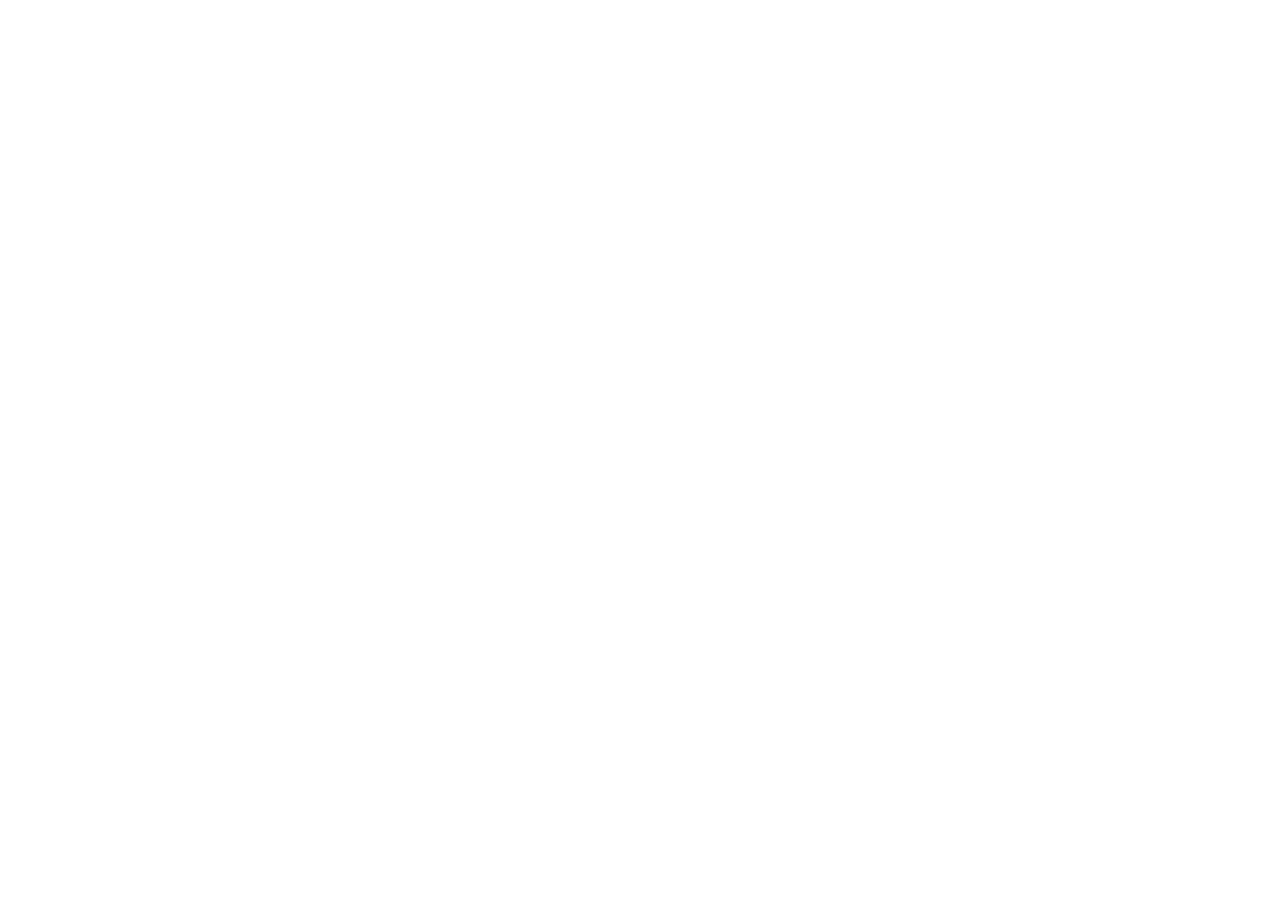
==== Netflix Landing Page/index.html @ d41d06b1 "netflix landing page initial commit" ====
<!DOCTYPE html>
<html lang="en">
<head>
    <meta charset="UTF-8">
    <meta name="viewport" content="width=device-width, initial-scale=1.0">
    <link rel="stylesheet" href="https://cdnjs.cloudflare.com/ajax/libs/font-awesome/5.14.0/css/all.min.css" integrity="sha512-1PKOgIY59xJ8Co8+NE6FZ+LOAZKjy+KY8iq0G4B3CyeY6wYHN3yt9PW0XpSriVlkMXe40PTKnXrLnZ9+fkDaog==" crossorigin="anonymous">
    <link rel="stylesheet" href="./css/style.css">
    <title>Netflix - Watch TV Shows Online, Watch Movies Online</title>
</head>
<body>
    
</body>
</html>
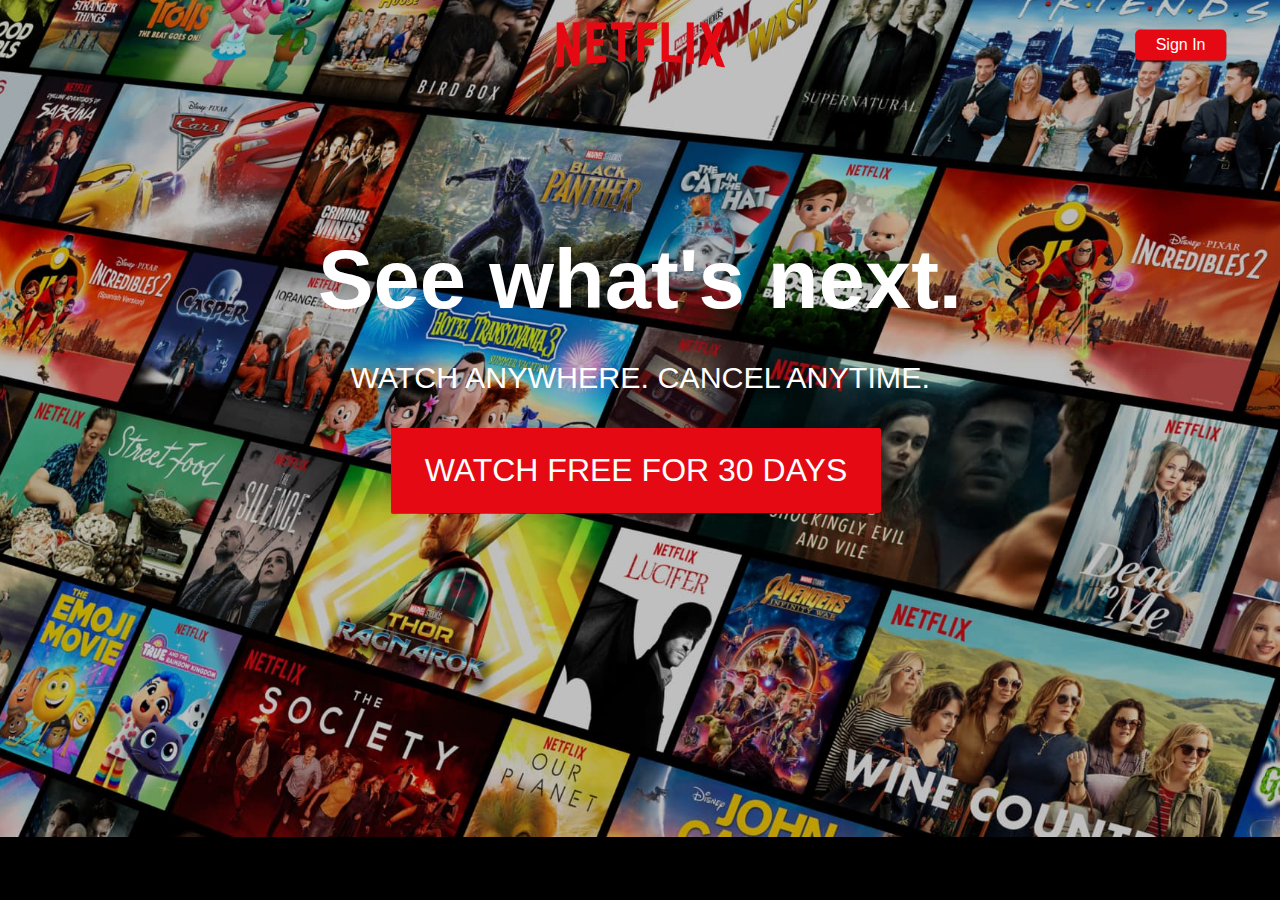
==== commit 293163f5: "markup and styling for showcase" ====
--- a/Netflix Landing Page/index.html
+++ b/Netflix Landing Page/index.html
@@ -1,13 +1,30 @@
 <!DOCTYPE html>
 <html lang="en">
-<head>
-    <meta charset="UTF-8">
-    <meta name="viewport" content="width=device-width, initial-scale=1.0">
-    <link rel="stylesheet" href="https://cdnjs.cloudflare.com/ajax/libs/font-awesome/5.14.0/css/all.min.css" integrity="sha512-1PKOgIY59xJ8Co8+NE6FZ+LOAZKjy+KY8iq0G4B3CyeY6wYHN3yt9PW0XpSriVlkMXe40PTKnXrLnZ9+fkDaog==" crossorigin="anonymous">
-    <link rel="stylesheet" href="./css/style.css">
+  <head>
+    <meta charset="UTF-8" />
+    <meta name="viewport" content="width=device-width, initial-scale=1.0" />
+    <link
+      rel="stylesheet"
+      href="https://cdnjs.cloudflare.com/ajax/libs/font-awesome/5.14.0/css/all.min.css"
+      integrity="sha512-1PKOgIY59xJ8Co8+NE6FZ+LOAZKjy+KY8iq0G4B3CyeY6wYHN3yt9PW0XpSriVlkMXe40PTKnXrLnZ9+fkDaog=="
+      crossorigin="anonymous"
+    />
+    <link rel="stylesheet" href="./css/style.css" />
     <title>Netflix - Watch TV Shows Online, Watch Movies Online</title>
-</head>
-<body>
-    
-</body>
-</html>+  </head>
+  <body>
+    <header class="showcase">
+      <div class="showcase-top">
+        <img src="img/logo.png" alt="Netflix" />
+        <a href="#" class="btn btn-rounded">Sign In</a>
+      </div>
+      <div class="showcase-content">
+        <h1>See what's next.</h1>
+        <p>Watch anywhere. Cancel anytime.</p>
+        <a href="#" class="btn btn-xl"
+          >Watch Free For 30 Days <i class="fas fa-chevron-right btn-icon"></i
+        ></a>
+      </div>
+    </header>
+  </body>
+</html>
--- a/Netflix Landing Page/css/style.css
+++ b/Netflix Landing Page/css/style.css
@@ -0,0 +1,129 @@
+:root {
+  --primary-color: #e50914;
+}
+
+* {
+  box-sizing: border-box;
+  margin: 0;
+  padding: 0;
+}
+
+body {
+  font-family: Arial, Helvetica, sans-serif;
+  background: #000;
+  color: #999;
+}
+
+ul {
+  list-style: none;
+}
+
+h1,
+h2,
+h3,
+h4 {
+  color: #fff;
+}
+
+a {
+  color: #fff;
+  text-decoration: none;
+}
+
+p {
+  margin: 0.5rem 0;
+}
+
+img {
+  width: 100%;
+}
+
+.showcase {
+  width: 100%;
+  height: 93vh;
+  position: relative;
+  background: url("../img/background.jpg") no-repeat center center/cover;
+}
+
+.showcase-top {
+  position: relative;
+  height: 90px;
+}
+
+.showcase-top img {
+  width: 170px;
+  position: absolute;
+  top: 50%;
+  left: 50%;
+  transform: translate(-50%, -50%);
+}
+
+.showcase-top a {
+  position: absolute;
+  top: 50%;
+  right: 0;
+  transform: translate(-50%, -50%);
+}
+
+.showcase-content {
+  position: relative;
+  margin: auto;
+  display: flex;
+  flex-direction: column;
+  justify-content: center;
+  align-items: center;
+  text-align: center;
+  margin-top: 9rem;
+}
+
+.showcase-content h1 {
+  font-weight: 700;
+  font-size: 5.2rem;
+  line-height: 1.1;
+  margin: 0 0 2rem 0;
+}
+
+.showcase-content p {
+  text-transform: uppercase;
+  color: #fff;
+  font-weight: 400;
+  font-size: 1.9rem;
+  line-height: 1.25;
+  margin: 0 0 2rem 0;
+}
+
+/* Buttons */
+.btn {
+  display: inline-block;
+  background: var(--primary-color);
+  color: #fff;
+  padding: 0.4rem 1.3rem;
+  font-size: 1rem;
+  text-align: center;
+  border: none;
+  cursor: pointer;
+  margin-right: 0.5rem;
+  outline: none;
+  box-shadow: 0 1px 0 rgba(0, 0, 0, 0.45);
+  border-radius: 2px;
+}
+
+.btn:hover {
+  opacity: 0.9;
+}
+
+.btn-rounded {
+  border-radius: 5px;
+}
+
+.btn-xl {
+  font-size: 2rem;
+  padding: 1.5rem 2.1rem;
+  text-transform: uppercase;
+}
+
+.btn-lg {
+  font-size: 1rem;
+  padding: 0.8rem 1.3rem;
+  text-transform: uppercase;
+}
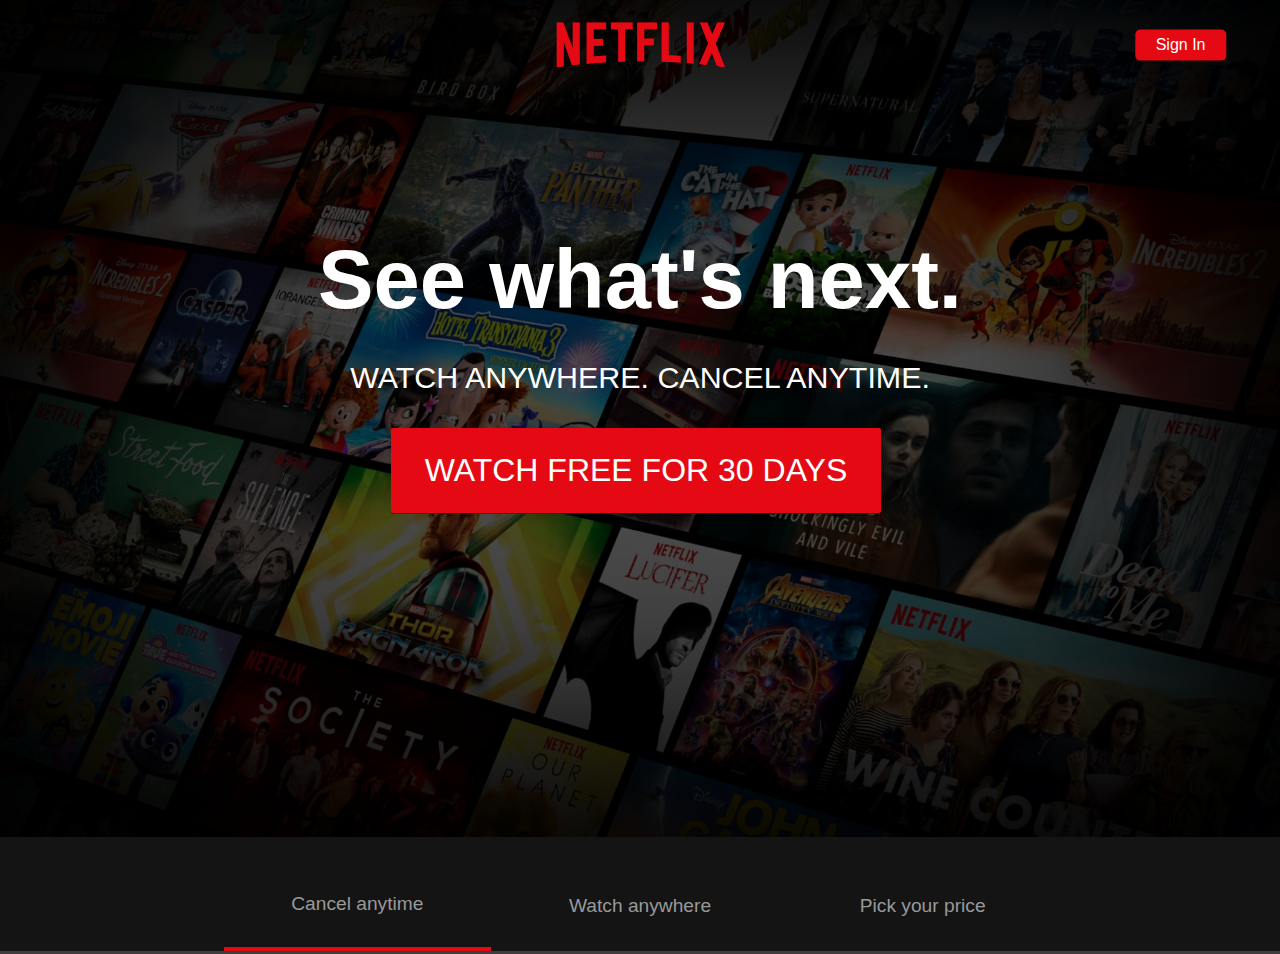
==== commit 71c382ff: "did markup and styling of tabs" ====
--- a/Netflix Landing Page/index.html
+++ b/Netflix Landing Page/index.html
@@ -26,5 +26,22 @@
         ></a>
       </div>
     </header>
+
+    <section class="tabs">
+      <div class="container">
+        <div id="tab-1" class="tab-item tab-border">
+          <i class="fas fa-door-open fa-3x"></i>
+          <p class="hide-sm">Cancel anytime</p>
+        </div>
+        <div id="tab-2" class="tab-item">
+          <i class="fas fa-tablet-alt fa-3x"></i>
+          <p class="hide-sm">Watch anywhere</p>
+        </div>
+        <div id="tab-3" class="tab-item">
+          <i class="fas fa-tags fa-3x"></i>
+          <p class="hide-sm">Pick your price</p>
+        </div>
+      </div>
+    </section>
   </body>
 </html>
--- a/Netflix Landing Page/css/style.css
+++ b/Netflix Landing Page/css/style.css
@@ -1,5 +1,6 @@
 :root {
   --primary-color: #e50914;
+  --dark-color: #141414;
 }
 
 * {
@@ -45,8 +46,21 @@
   background: url("../img/background.jpg") no-repeat center center/cover;
 }
 
+.showcase::after {
+  content: "";
+  position: absolute;
+  top: 0;
+  left: 0;
+  width: 100%;
+  height: 100%;
+  z-index: 1;
+  background: rgba(0, 0, 0, 0.6);
+  box-shadow: inset 120px 100px 250px #000000, inset -120px -100px 250px #000000;
+}
+
 .showcase-top {
   position: relative;
+  z-index: 2;
   height: 90px;
 }
 
@@ -67,6 +81,7 @@
 
 .showcase-content {
   position: relative;
+  z-index: 2;
   margin: auto;
   display: flex;
   flex-direction: column;
@@ -90,6 +105,48 @@
   font-size: 1.9rem;
   line-height: 1.25;
   margin: 0 0 2rem 0;
+}
+
+/* Tabs */
+.tabs {
+  background: var(--dark-color);
+  padding-top: 1rem;
+  border-bottom: 3px solid #3d3d3d;
+}
+
+.tabs .container {
+  display: grid;
+  grid-template-columns: repeat(3, 1fr);
+  grid-gap: 1rem;
+  align-items: center;
+  justify-content: center;
+  text-align: center;
+}
+
+.tabs p {
+  font-size: 1.2rem;
+  padding-top: 0.5rem;
+}
+
+.tabs .container > div {
+  padding: 1.5rem 0;
+}
+
+.tabs .container > div:hover {
+  color: #fff;
+  cursor: pointer;
+}
+
+.tab-border {
+  border-bottom: var(--primary-color) 4px solid;
+}
+
+/* Container */
+.container {
+  max-width: 70%;
+  margin: auto;
+  overflow: hidden;
+  padding: 0 2rem;
 }
 
 /* Buttons */
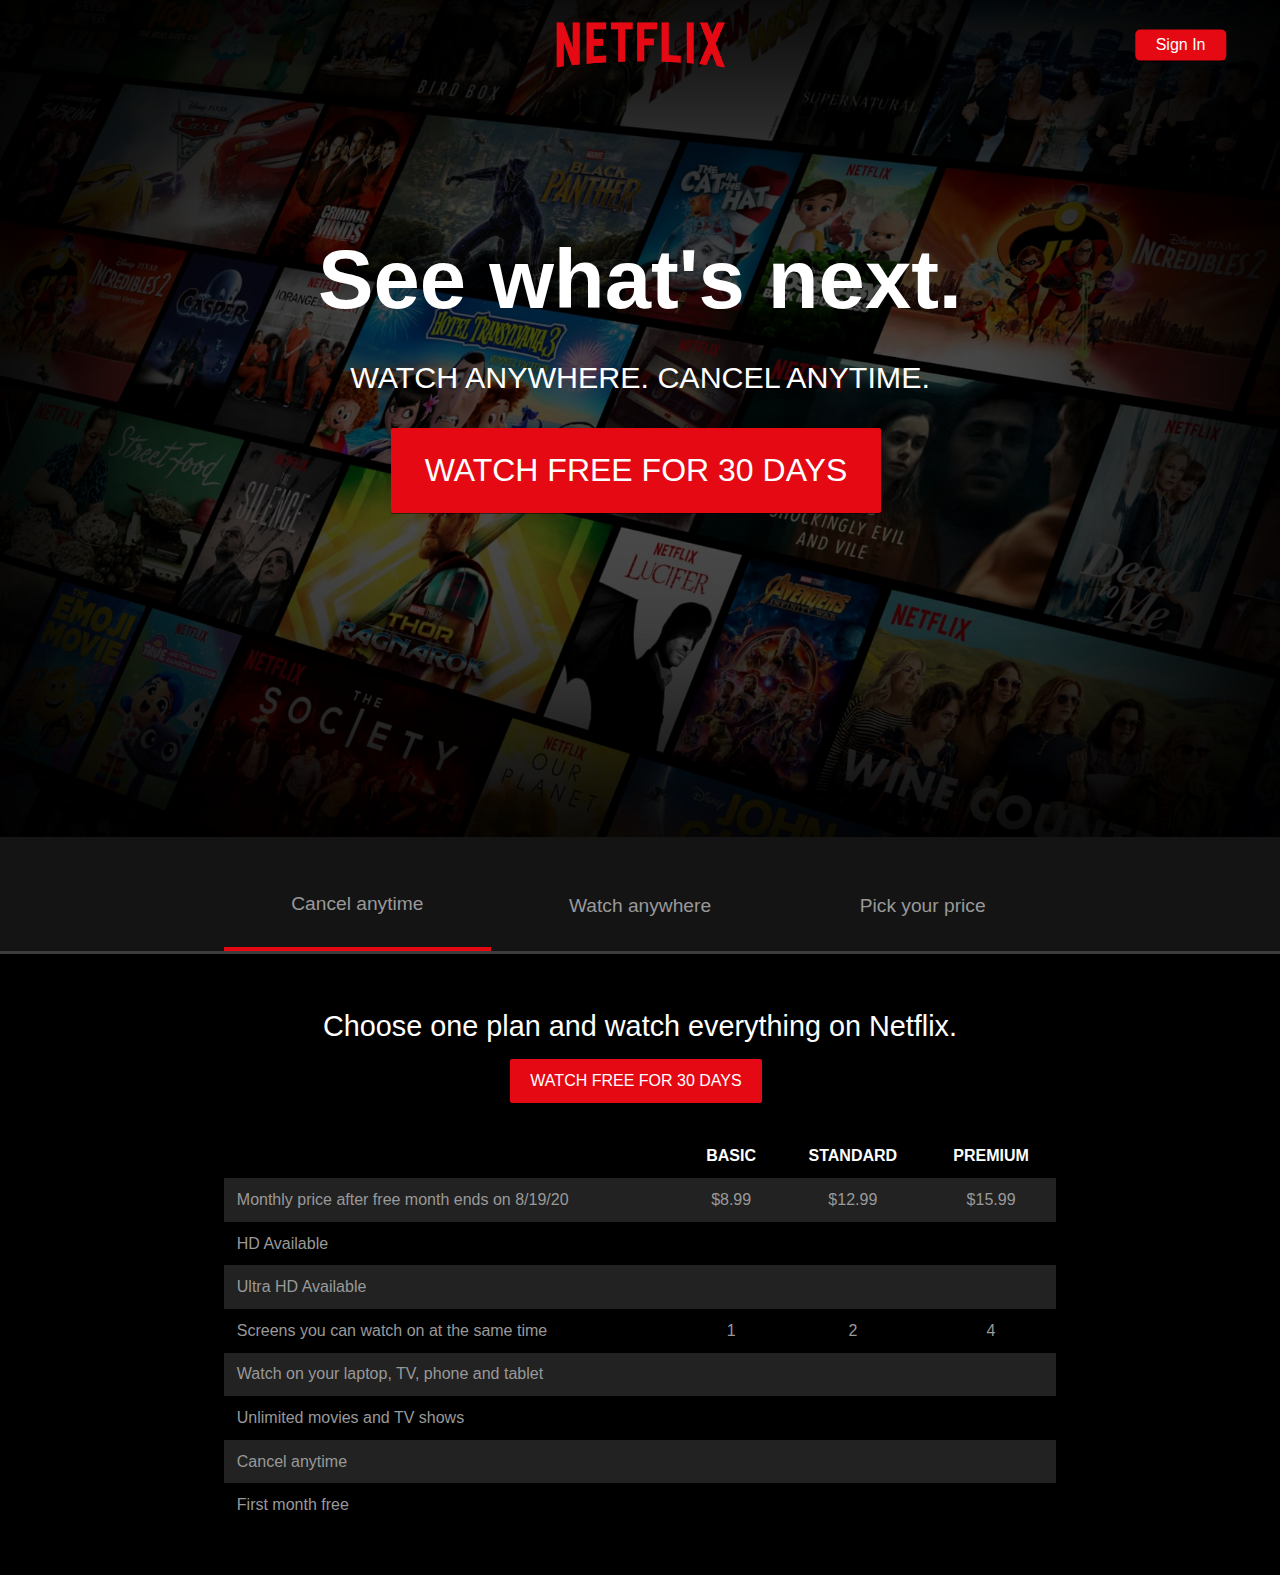
==== commit 601fd1d2: "did markup and styling of tabs-content" ====
--- a/Netflix Landing Page/index.html
+++ b/Netflix Landing Page/index.html
@@ -43,5 +43,129 @@
         </div>
       </div>
     </section>
+
+    <section class="tab-content">
+      <div class="container">
+        <!-- Tab Content 1 -->
+        <!-- <div id="tab-1-content" class="tab-content-item show">
+          <div class="tab-1-content-inner">
+            <div>
+              <p class="text-lg">
+                If you decide Netflix isn't for you - no problem. No commitment.
+                Cancel online anytime.
+              </p>
+              <a href="#" class="btn btn-lg">Watch Free For 30 Days</a>
+            </div>
+            <img src="./img/tab-content-1.png" alt="" />
+          </div>
+        </div> -->
+
+        <!-- Tab 2 Content -->
+        <!-- <div id="tab-2-content" class="tab-content-item">
+          <div class="tab-2-content-top">
+            <p class="text-lg">
+              Watch TV shows and movies anytime, anywhere — personalized for
+              you.
+            </p>
+            <a href="#" class="btn btn-lg">Watch Free For 30 Days</a>
+          </div>
+          <div class="tab-2-content-bottom">
+            <div>
+              <img src="./img/tab-content-2-1.png" alt="" />
+              <p class="text-md">Watch on your TV</p>
+              <p class="text-dark">
+                Smart TVs, PlayStation, Xbox, Chromecast, Apple TV, Blu-ray
+                players and more.
+              </p>
+            </div>
+            <div>
+              <img src="./img/tab-content-2-2.png" alt="" />
+              <p class="text-md">Watch instantly or download for later</p>
+              <p class="text-dark">
+                Available on phone and tablet, wherever you go.
+              </p>
+            </div>
+            <div>
+              <img src="./img/tab-content-2-3.png" alt="" />
+              <p class="text-md">Use any computer</p>
+              <p class="text-dark">
+                Watch right on Netflix.com.
+              </p>
+            </div>
+          </div>
+        </div> -->
+
+        <!-- Tab 3 Content -->
+        <div id="tab-3-content" class="tab-content-item">
+          <div class="text-center">
+            <p class="text-lg">
+              Choose one plan and watch everything on Netflix.
+            </p>
+            <a href="#" class="btn btn-lg">Watch Free For 30 Days</a>
+          </div>
+
+          <table class="table">
+            <thead>
+              <tr>
+                <th></th>
+                <th>Basic</th>
+                <th>Standard</th>
+                <th>Premium</th>
+              </tr>
+            </thead>
+            <tbody>
+              <tr>
+                <td>Monthly price after free month ends on 8/19/20</td>
+                <td>$8.99</td>
+                <td>$12.99</td>
+                <td>$15.99</td>
+              </tr>
+              <tr>
+                <td>HD Available</td>
+                <td><i class="fas fa-times"></i></td>
+                <td><i class="fas fa-check"></i></td>
+                <td><i class="fas fa-check"></i></td>
+              </tr>
+              <tr>
+                <td>Ultra HD Available</td>
+                <td><i class="fas fa-times"></i></td>
+                <td><i class="fas fa-times"></i></td>
+                <td><i class="fas fa-check"></i></td>
+              </tr>
+              <tr>
+                <td>Screens you can watch on at the same time</td>
+                <td>1</td>
+                <td>2</td>
+                <td>4</td>
+              </tr>
+              <tr>
+                <td>Watch on your laptop, TV, phone and tablet</td>
+                <td><i class="fas fa-check"></i></td>
+                <td><i class="fas fa-check"></i></td>
+                <td><i class="fas fa-check"></i></td>
+              </tr>
+              <tr>
+                <td>Unlimited movies and TV shows</td>
+                <td><i class="fas fa-check"></i></td>
+                <td><i class="fas fa-check"></i></td>
+                <td><i class="fas fa-check"></i></td>
+              </tr>
+              <tr>
+                <td>Cancel anytime</td>
+                <td><i class="fas fa-check"></i></td>
+                <td><i class="fas fa-check"></i></td>
+                <td><i class="fas fa-check"></i></td>
+              </tr>
+              <tr>
+                <td>First month free</td>
+                <td><i class="fas fa-check"></i></td>
+                <td><i class="fas fa-check"></i></td>
+                <td><i class="fas fa-check"></i></td>
+              </tr>
+            </tbody>
+          </table>
+        </div>
+      </div>
+    </section>
   </body>
 </html>
--- a/Netflix Landing Page/css/style.css
+++ b/Netflix Landing Page/css/style.css
@@ -141,6 +141,65 @@
   border-bottom: var(--primary-color) 4px solid;
 }
 
+/* Tab Content */
+.tab-content {
+  padding: 3rem 0;
+  background: #000;
+  color: #fff;
+}
+
+#tab-1-content .tab-1-content-inner {
+  display: grid;
+  grid-template-columns: repeat(2, 1fr);
+  grid-gap: 2rem;
+  align-items: center;
+  justify-content: center;
+}
+
+#tab-2-content .tab-2-content-top {
+  display: grid;
+  grid-template-columns: 2fr 1fr;
+  grid-gap: 1rem;
+  justify-content: center;
+  align-items: center;
+}
+
+#tab-2-content .tab-2-content-bottom {
+  margin-top: 2rem;
+  display: grid;
+  grid-template-columns: repeat(3, 1fr);
+  grid-gap: 2rem;
+  justify-content: center;
+  align-items: center;
+  text-align: center;
+}
+
+.table {
+  width: 100%;
+  margin-top: 2rem;
+  border-collapse: collapse;
+  border-spacing: 0;
+}
+
+.table thead th {
+  text-transform: uppercase;
+  padding: 0.8rem;
+}
+
+.table tbody tr td {
+  color: #999;
+  padding: 0.8rem;
+  text-align: center;
+}
+
+.table tbody tr td:first-child {
+  text-align: left;
+}
+
+.table tbody tr:nth-child(odd) {
+  background: #222;
+}
+
 /* Container */
 .container {
   max-width: 70%;
@@ -149,6 +208,30 @@
   padding: 0 2rem;
 }
 
+/* Text Styles */
+.text-xl {
+  font-size: 2rem;
+  margin-bottom: 1rem;
+}
+
+.text-lg {
+  font-size: 1.8rem;
+  margin-bottom: 1rem;
+}
+
+.text-md {
+  font-size: 1.3rem;
+  margin-bottom: 1rem;
+}
+
+.text-center {
+  text-align: center;
+}
+
+.text-dark {
+  color: #999;
+}
+
 /* Buttons */
 .btn {
   display: inline-block;
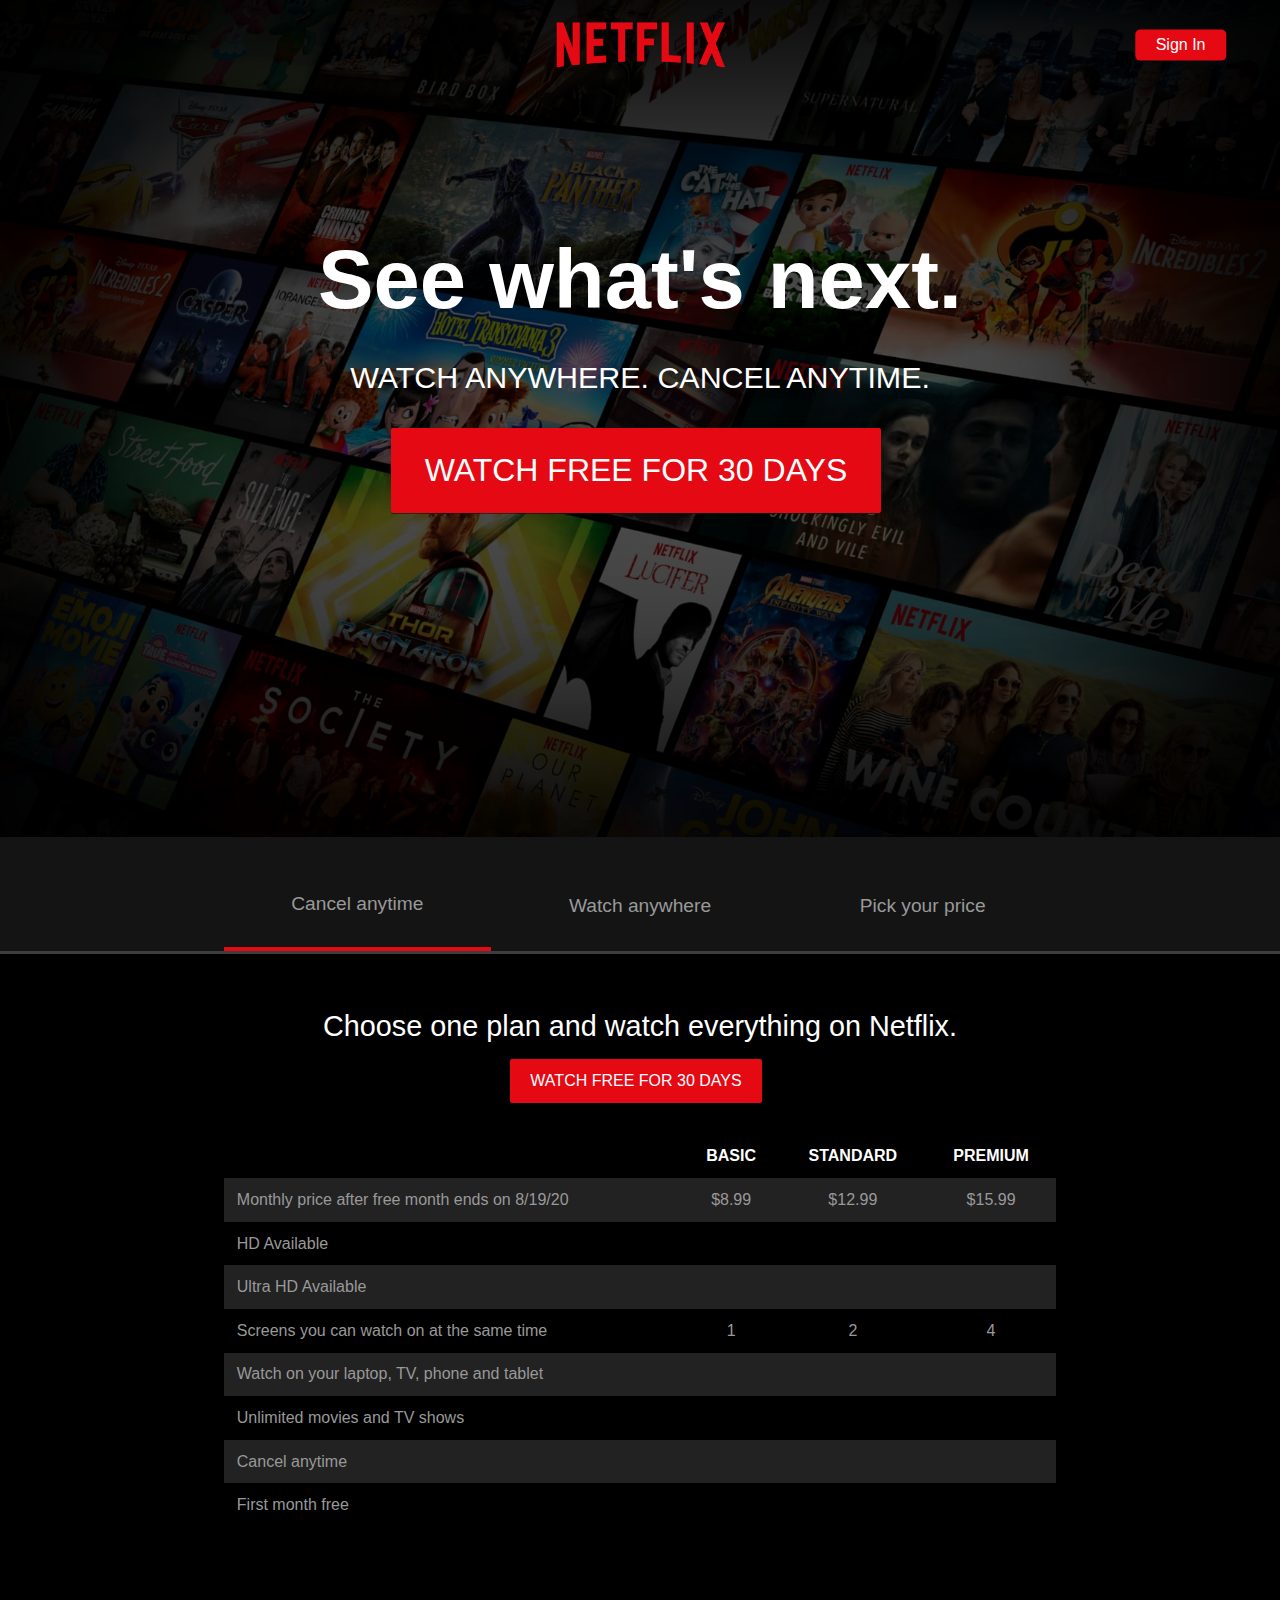
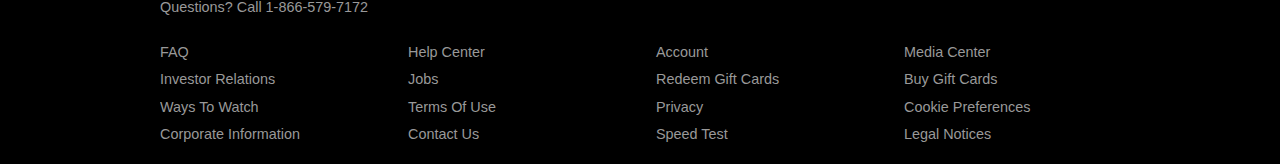
==== commit 062d56df: "did markup and styling of footer" ====
--- a/Netflix Landing Page/index.html
+++ b/Netflix Landing Page/index.html
@@ -167,5 +167,36 @@
         </div>
       </div>
     </section>
+
+    <footer class="footer">
+      <p>Questions? Call 1-866-579-7172</p>
+      <div class="footer-cols">
+        <ul>
+          <li><a href="#">FAQ</a></li>
+          <li><a href="#">Investor Relations</a></li>
+          <li><a href="#">Ways To Watch</a></li>
+          <li><a href="#">Corporate Information</a></li>
+          <!-- <li><a href="#">Netflix Originals</a></li> -->
+        </ul>
+        <ul>
+          <li><a href="#">Help Center</a></li>
+          <li><a href="#">Jobs</a></li>
+          <li><a href="#">Terms Of Use</a></li>
+          <li><a href="#">Contact Us</a></li>
+        </ul>
+        <ul>
+          <li><a href="#">Account</a></li>
+          <li><a href="#">Redeem Gift Cards</a></li>
+          <li><a href="#">Privacy</a></li>
+          <li><a href="#">Speed Test</a></li>
+        </ul>
+        <ul>
+          <li><a href="#">Media Center</a></li>
+          <li><a href="#">Buy Gift Cards</a></li>
+          <li><a href="#">Cookie Preferences</a></li>
+          <li><a href="#">Legal Notices</a></li>
+        </ul>
+      </div>
+    </footer>
   </body>
 </html>
--- a/Netflix Landing Page/css/style.css
+++ b/Netflix Landing Page/css/style.css
@@ -200,6 +200,33 @@
   background: #222;
 }
 
+/* Footer */
+.footer {
+  max-width: 75%;
+  margin: 1rem auto;
+  overflow: auto;
+}
+
+.footer,
+.footer a {
+  color: #999;
+  font-size: 0.9rem;
+}
+
+.footer p {
+  margin-bottom: 1.5rem;
+}
+
+.footer .footer-cols {
+  display: grid;
+  grid-template-columns: repeat(4, 1fr);
+  grid-gap: 2rem;
+}
+
+.footer li {
+  line-height: 1.9;
+}
+
 /* Container */
 .container {
   max-width: 70%;
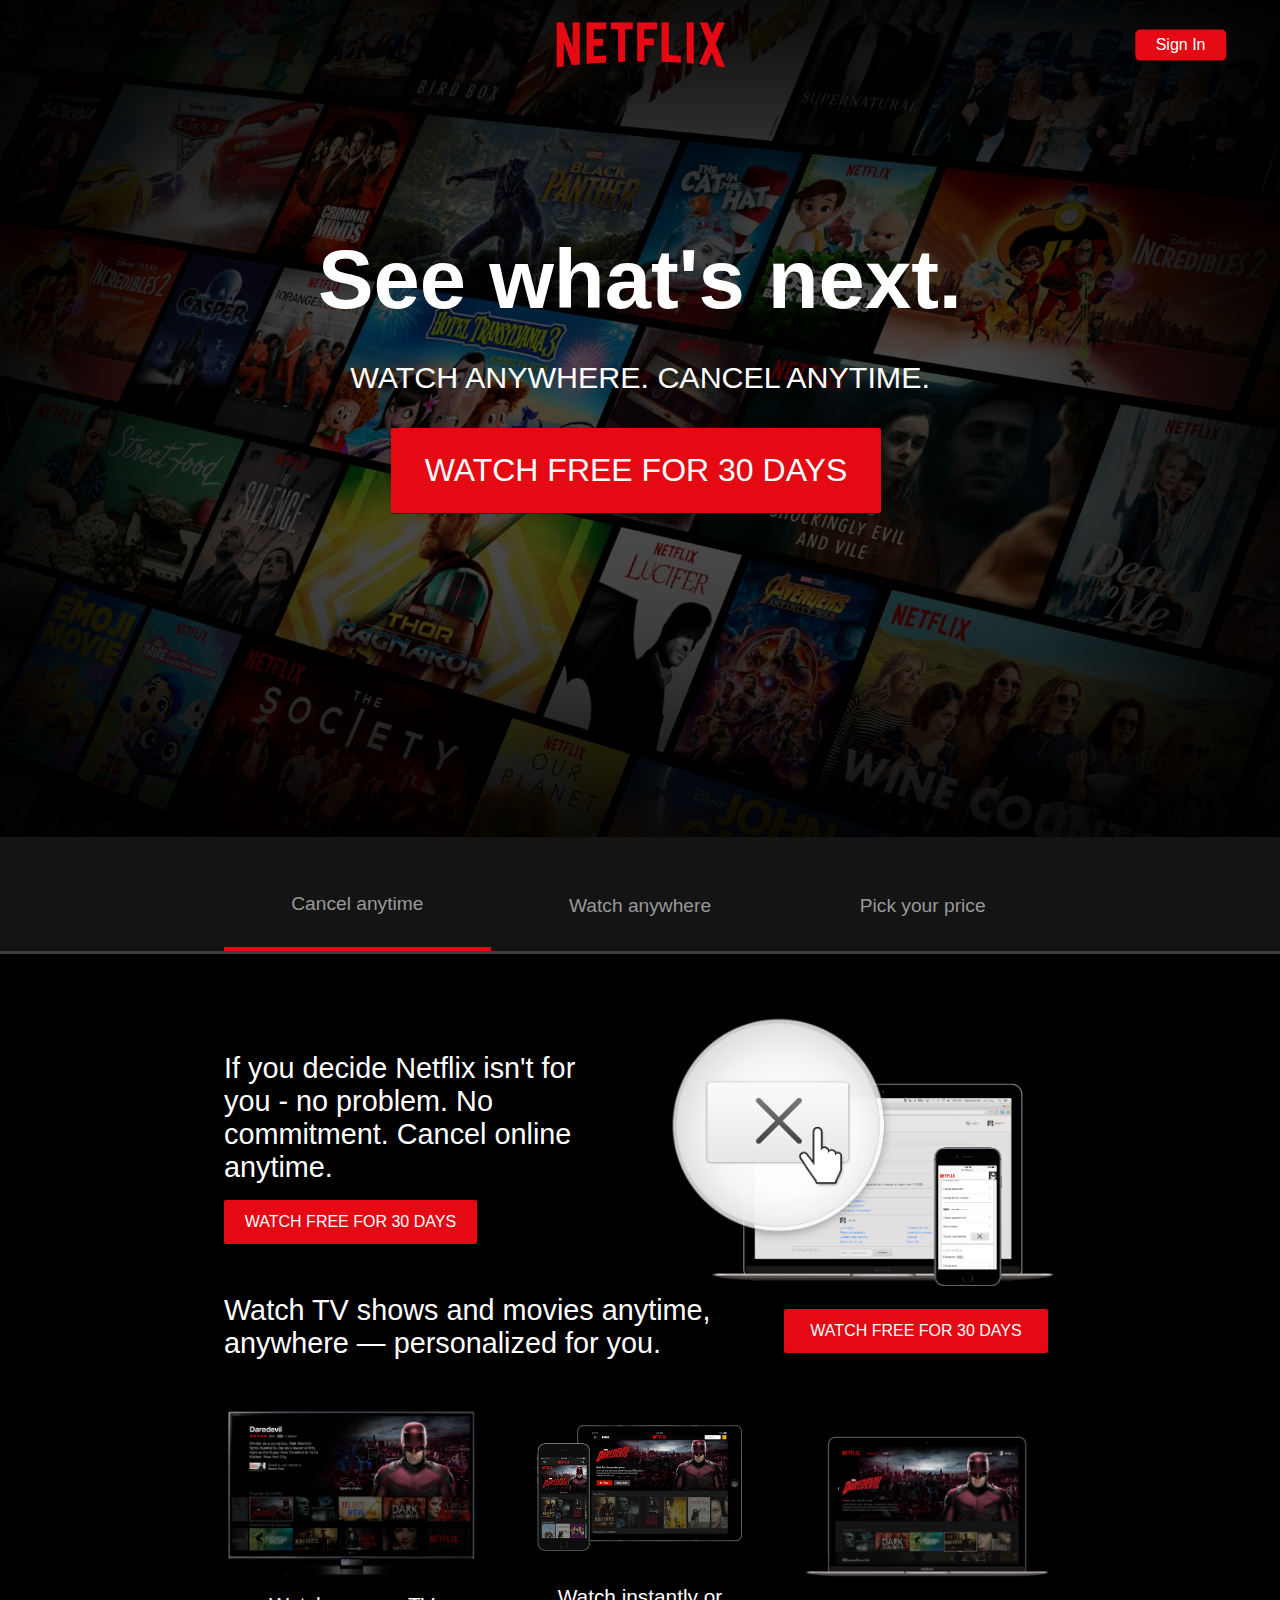
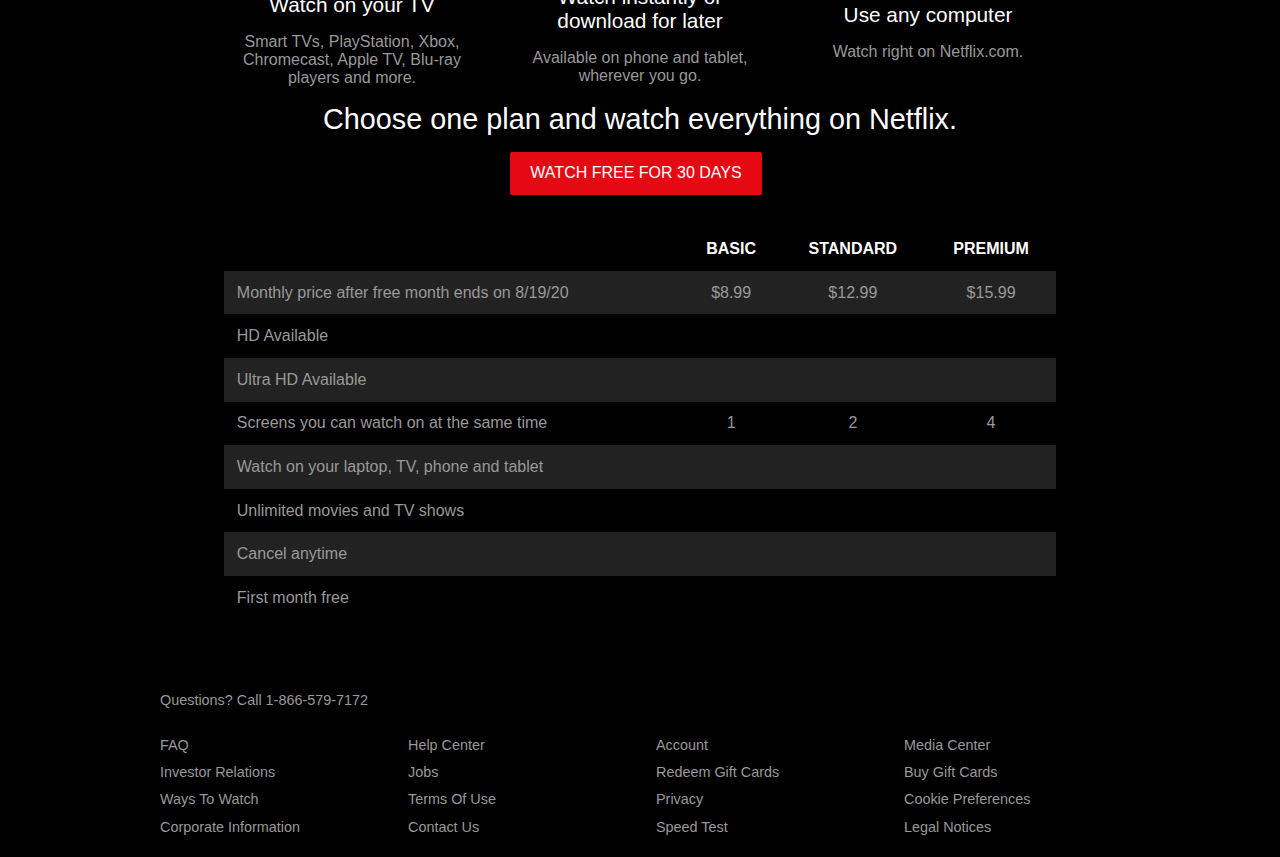
==== commit 641c2f6f: "added media queries" ====
--- a/Netflix Landing Page/index.html
+++ b/Netflix Landing Page/index.html
@@ -47,7 +47,7 @@
     <section class="tab-content">
       <div class="container">
         <!-- Tab Content 1 -->
-        <!-- <div id="tab-1-content" class="tab-content-item show">
+        <div id="tab-1-content" class="tab-content-item show">
           <div class="tab-1-content-inner">
             <div>
               <p class="text-lg">
@@ -58,10 +58,10 @@
             </div>
             <img src="./img/tab-content-1.png" alt="" />
           </div>
-        </div> -->
+        </div>
 
         <!-- Tab 2 Content -->
-        <!-- <div id="tab-2-content" class="tab-content-item">
+        <div id="tab-2-content" class="tab-content-item">
           <div class="tab-2-content-top">
             <p class="text-lg">
               Watch TV shows and movies anytime, anywhere — personalized for
@@ -93,7 +93,7 @@
               </p>
             </div>
           </div>
-        </div> -->
+        </div>
 
         <!-- Tab 3 Content -->
         <div id="tab-3-content" class="tab-content-item">
--- a/Netflix Landing Page/css/style.css
+++ b/Netflix Landing Page/css/style.css
@@ -294,3 +294,70 @@
   padding: 0.8rem 1.3rem;
   text-transform: uppercase;
 }
+
+/* Media Queries */
+@media (max-width: 960px) {
+  .showcase {
+    height: 70vh;
+  }
+
+  .hide-sm {
+    display: none;
+  }
+
+  .showcase-top img {
+    top: 30%;
+    left: 5%;
+    transform: translate(0);
+  }
+
+  .showcase-content h1 {
+    font-size: 3.7rem;
+    line-height: 1;
+  }
+
+  .showcase-content p {
+    font-size: 1.5rem;
+  }
+
+  .footer .footer-cols {
+    grid-template-columns: repeat(2, 1fr);
+  }
+
+  .btn-xl {
+    font-size: 1.5rem;
+    padding: 1.4rem 2rem;
+  }
+
+  .text-xl {
+    font-size: 1.5rem;
+  }
+
+  .text-lg {
+    font-size: 1.3rem;
+  }
+
+  .text-md {
+    font-size: 1rem;
+  }
+}
+
+@media (max-width: 700px) {
+  .showcase::after {
+    box-shadow: inset 80px 80px 250px #000000, inset -80px -80px 250px #000000;
+  }
+
+  #tab-1-content .tab-1-content-inner {
+    grid-template-columns: 1fr;
+    text-align: center;
+  }
+
+  #tab-2-content .tab-2-content-top {
+    display: block;
+    text-align: center;
+  }
+
+  #tab-2-content .tab-2-content-bottom {
+    grid-template-columns: 1fr;
+  }
+}
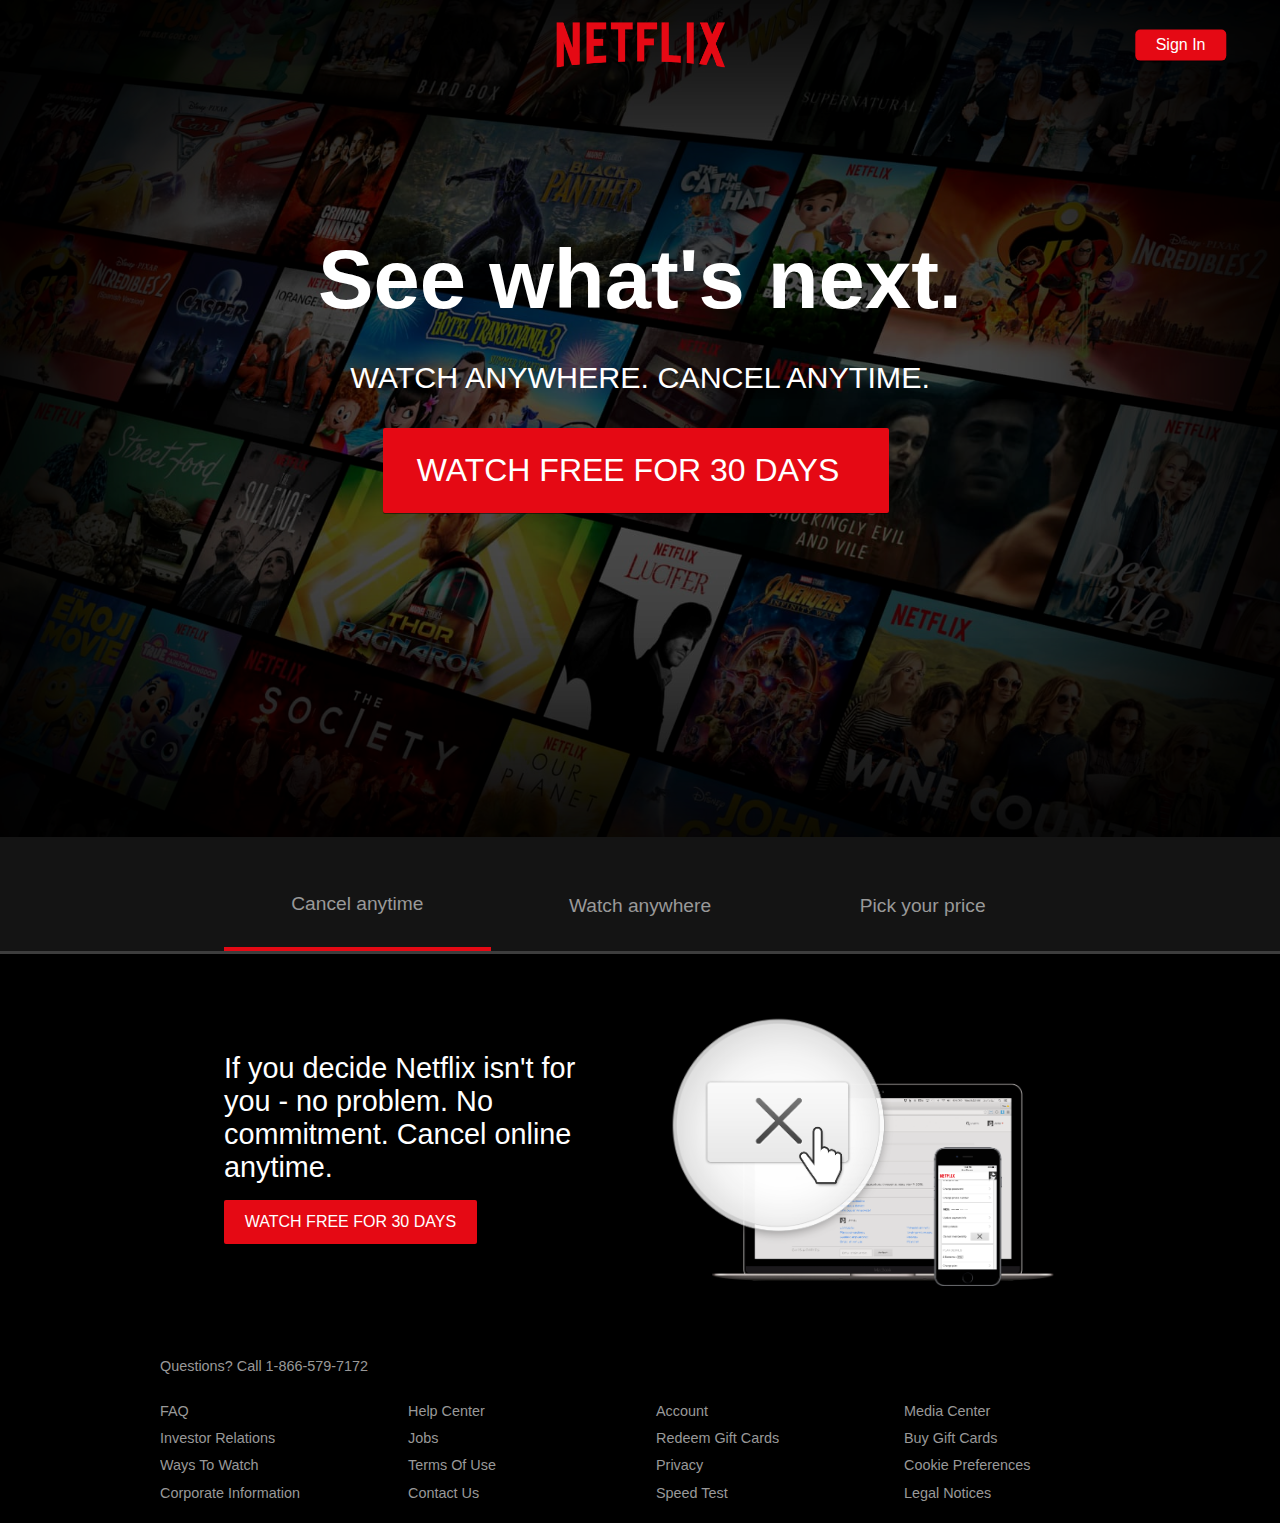
==== commit a9d94a21: "added js for tab functionality" ====
--- a/Netflix Landing Page/index.html
+++ b/Netflix Landing Page/index.html
@@ -198,5 +198,7 @@
         </ul>
       </div>
     </footer>
+
+    <script src="js/main.js"></script>
   </body>
 </html>
--- a/Netflix Landing Page/css/style.css
+++ b/Netflix Landing Page/css/style.css
@@ -148,6 +148,17 @@
   color: #fff;
 }
 
+/* Hide content initially */
+#tab-1-content,
+#tab-2-content,
+#tab-3-content {
+  display: none;
+}
+
+.show {
+  display: block !important;
+}
+
 #tab-1-content .tab-1-content-inner {
   display: grid;
   grid-template-columns: repeat(2, 1fr);
@@ -295,6 +306,10 @@
   text-transform: uppercase;
 }
 
+.btn-icon {
+  margin-left: 1rem;
+}
+
 /* Media Queries */
 @media (max-width: 960px) {
   .showcase {
